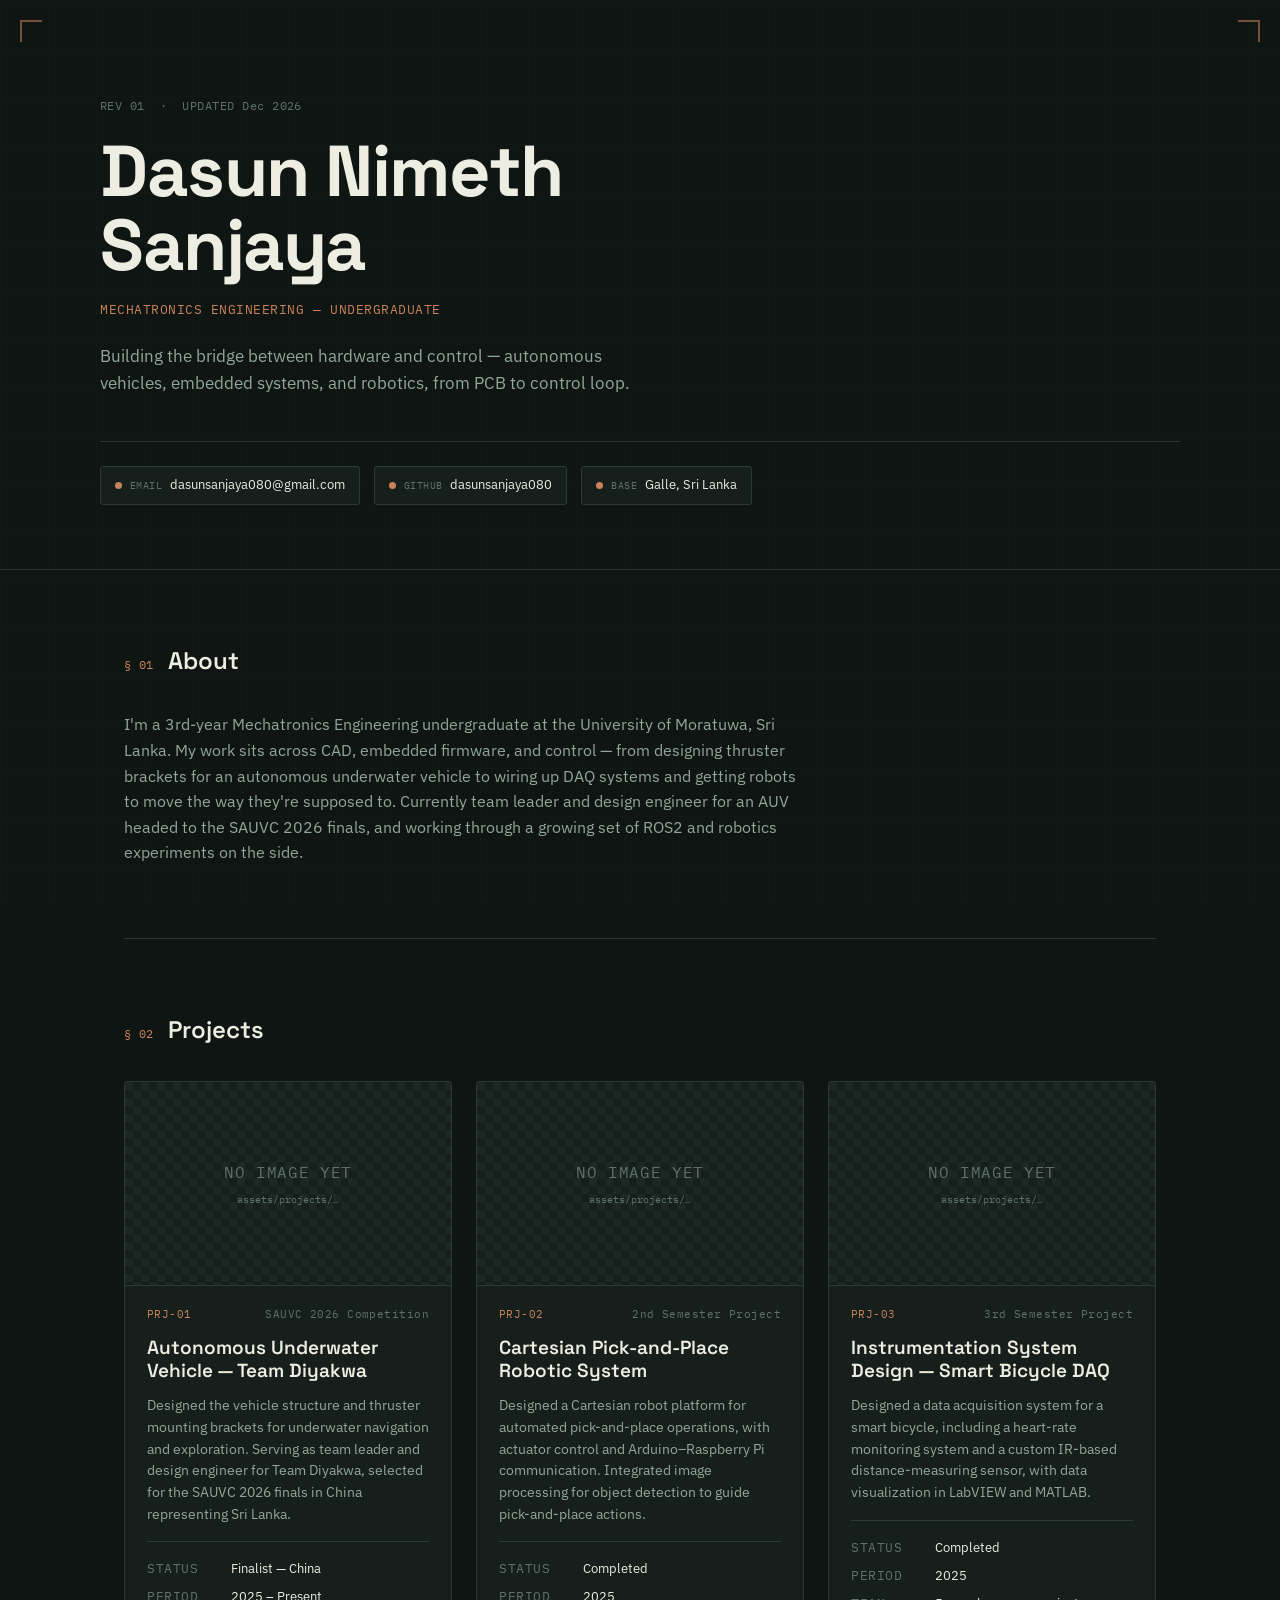
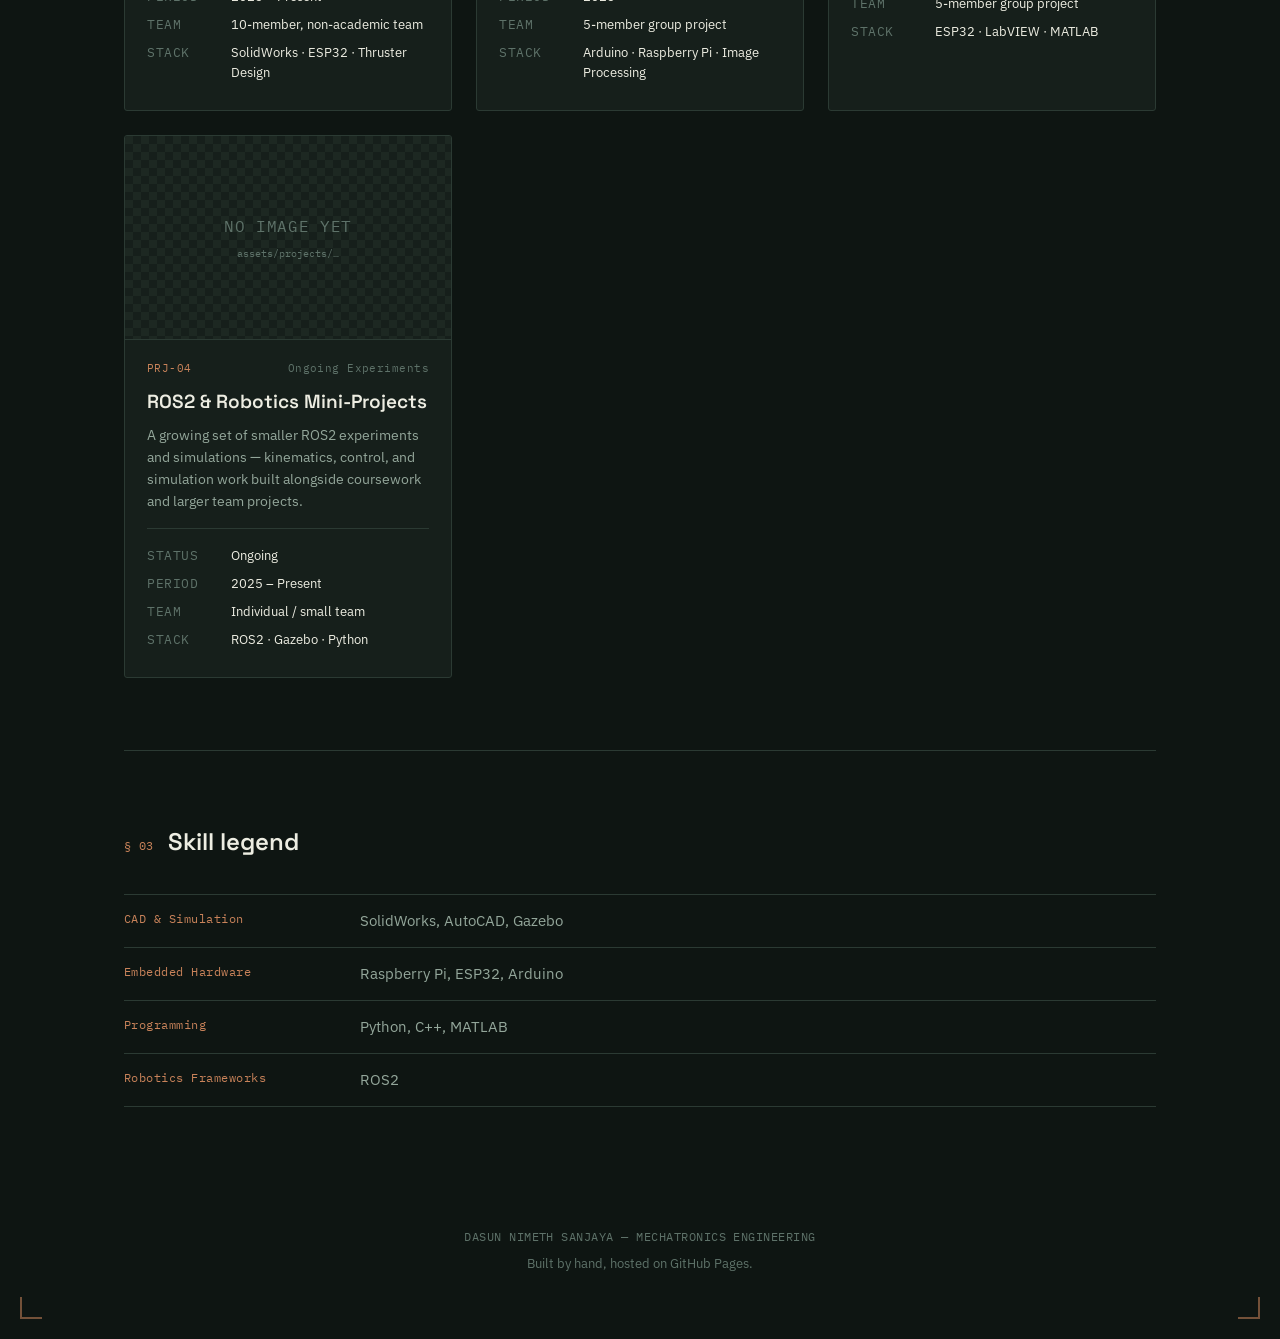
==== index.html @ f65a3df2 "Initial portfolio" ====
<!DOCTYPE html>
<html lang="en">
<head>
<meta charset="UTF-8">
<meta name="viewport" content="width=device-width, initial-scale=1.0">
<title>Dasun Nimeth Sanjaya — Mechatronics Engineering</title>
<meta name="description" content="Portfolio of Dasun Nimeth Sanjaya, Mechatronics Engineering undergraduate — robotics, embedded systems, and autonomous vehicles.">
<link rel="preconnect" href="https://fonts.googleapis.com">
<link rel="preconnect" href="https://fonts.gstatic.com" crossorigin>
<link href="https://fonts.googleapis.com/css2?family=Space+Grotesk:wght@500;600;700&family=IBM+Plex+Sans:wght@400;500;600&family=IBM+Plex+Mono:wght@400;500&display=swap" rel="stylesheet">
<link rel="stylesheet" href="style.css">
</head>
<body>

<!-- background grid + fiducials -->
<div class="pcb-grid" aria-hidden="true"></div>

<header class="hero">
  <span class="fiducial fiducial--tl" aria-hidden="true"></span>
  <span class="fiducial fiducial--tr" aria-hidden="true"></span>

  <div class="hero__inner">
    <p class="eyebrow mono">REV 01 &nbsp;·&nbsp; UPDATED <span id="hero-date"></span></p>
    <h1 class="hero__name">Dasun Nimeth<br>Sanjaya</h1>
    <p class="hero__role mono">MECHATRONICS ENGINEERING — UNDERGRADUATE</p>
    <p class="hero__blurb">
      Building the bridge between hardware and control — autonomous vehicles,
      embedded systems, and robotics, from PCB to control loop.
    </p>

    <nav class="pin-row" aria-label="Contact">
      <a class="pin" href="mailto:dasunsanjaya080@gmail.com">
        <span class="pin__dot" aria-hidden="true"></span>
        <span class="pin__label mono">EMAIL</span>
        <span class="pin__value">dasunsanjaya080@gmail.com</span>
      </a>
      <a class="pin" href="https://github.com/dasunsanjaya080" target="_blank" rel="noopener">
        <span class="pin__dot" aria-hidden="true"></span>
        <span class="pin__label mono">GITHUB</span>
        <span class="pin__value">dasunsanjaya080</span>
      </a>
      <span class="pin pin--static">
        <span class="pin__dot" aria-hidden="true"></span>
        <span class="pin__label mono">BASE</span>
        <span class="pin__value">Galle, Sri Lanka</span>
      </span>
    </nav>
  </div>
</header>

<main>

  <section class="section" id="about">
    <div class="section__head">
      <span class="tag mono">§ 01</span>
      <h2>About</h2>
    </div>
    <p class="about__text">
      I'm a 3rd-year Mechatronics Engineering undergraduate at the University of
      Moratuwa, Sri Lanka. My work sits across CAD, embedded firmware, and control —
      from designing thruster brackets for an autonomous underwater vehicle to
      wiring up DAQ systems and getting robots to move the way they're supposed to.
      Currently team leader and design engineer for an AUV headed to the SAUVC 2026
      finals, and working through a growing set of ROS2 and robotics experiments
      on the side.
    </p>
  </section>

  <section class="section" id="projects">
    <div class="section__head">
      <span class="tag mono">§ 02</span>
      <h2>Projects</h2>
    </div>

    <div class="project-grid" id="project-grid">
      <!-- injected by script.js from projects.js -->
    </div>
  </section>

  <section class="section" id="skills">
    <div class="section__head">
      <span class="tag mono">§ 03</span>
      <h2>Skill legend</h2>
    </div>

    <div class="legend" id="skills-legend">
      <!-- injected by script.js from projects.js -->
    </div>
  </section>

</main>

<footer class="footer">
  <span class="fiducial fiducial--bl" aria-hidden="true"></span>
  <span class="fiducial fiducial--br" aria-hidden="true"></span>
  <div class="footer__inner">
    <p class="mono footer__line">DASUN NIMETH SANJAYA — MECHATRONICS ENGINEERING</p>
    <p class="footer__sub">Built by hand, hosted on GitHub Pages.</p>
  </div>
</footer>

<script src="projects.js"></script>
<script src="script.js"></script>
</body>
</html>
---- style.css ----
/* ============================================================
   TOKENS
   ============================================================ */
:root {
  --bg-0: #0E1512;
  --bg-1: #161F1B;
  --bg-2: #1D2822;
  --line: #2B3A33;
  --line-bright: #3B4E45;

  --copper: #C9835A;
  --copper-bright: #E2A578;

  --ink: #EDEDE2;
  --ink-dim: #93A69A;
  --ink-faint: #5E7269;

  --font-display: "Space Grotesk", sans-serif;
  --font-body: "IBM Plex Sans", sans-serif;
  --font-mono: "IBM Plex Mono", monospace;

  --radius: 3px;
  --max-w: 1080px;
}

/* ============================================================
   RESET / BASE
   ============================================================ */
* { box-sizing: border-box; }
html { scroll-behavior: smooth; }

body {
  margin: 0;
  background: var(--bg-0);
  color: var(--ink);
  font-family: var(--font-body);
  font-size: 16px;
  line-height: 1.6;
  -webkit-font-smoothing: antialiased;
}

h1, h2, h3 { font-family: var(--font-display); margin: 0; color: var(--ink); }
p { margin: 0; }
a { color: inherit; text-decoration: none; }

.mono { font-family: var(--font-mono); letter-spacing: 0.04em; }

a:focus-visible,
button:focus-visible {
  outline: 2px solid var(--copper-bright);
  outline-offset: 3px;
}

@media (prefers-reduced-motion: reduce) {
  * { animation: none !important; transition: none !important; scroll-behavior: auto !important; }
}

/* subtle PCB grid backdrop */
.pcb-grid {
  position: fixed;
  inset: 0;
  z-index: -1;
  background-image:
    linear-gradient(var(--line) 1px, transparent 1px),
    linear-gradient(90deg, var(--line) 1px, transparent 1px);
  background-size: 48px 48px;
  opacity: 0.12;
}

/* ============================================================
   FIDUCIAL MARKS (signature element)
   ============================================================ */
.fiducial {
  position: absolute;
  width: 22px;
  height: 22px;
  border: 2px solid var(--copper);
  opacity: 0.55;
}
.fiducial--tl { top: 20px; left: 20px; border-right: none; border-bottom: none; }
.fiducial--tr { top: 20px; right: 20px; border-left: none; border-bottom: none; }
.fiducial--bl { bottom: 20px; left: 20px; border-right: none; border-top: none; }
.fiducial--br { bottom: 20px; right: 20px; border-left: none; border-top: none; }

.card__fiducial {
  position: absolute;
  width: 14px;
  height: 14px;
  border: 1.5px solid var(--copper);
  opacity: 0;
  transition: opacity 0.25s ease;
}
.card:hover .card__fiducial { opacity: 0.8; }
.card__fiducial--tl { top: 10px; left: 10px; border-right: none; border-bottom: none; }
.card__fiducial--br { bottom: 10px; right: 10px; border-left: none; border-top: none; }

/* ============================================================
   HERO
   ============================================================ */
.hero {
  position: relative;
  border-bottom: 1px solid var(--line);
  padding: 96px 24px 64px;
}

.hero__inner {
  max-width: var(--max-w);
  margin: 0 auto;
}

.eyebrow {
  color: var(--ink-faint);
  font-size: 12px;
  margin-bottom: 20px;
}

.hero__name {
  font-size: clamp(40px, 7vw, 72px);
  font-weight: 700;
  line-height: 1.02;
  letter-spacing: -0.02em;
}

.hero__role {
  color: var(--copper);
  font-size: 13px;
  margin-top: 18px;
}

.hero__blurb {
  max-width: 560px;
  margin-top: 22px;
  color: var(--ink-dim);
  font-size: 17px;
}

/* pin-row / connector strip */
.pin-row {
  display: flex;
  flex-wrap: wrap;
  gap: 14px;
  margin-top: 44px;
  border-top: 1px solid var(--line);
  padding-top: 24px;
}

.pin {
  display: flex;
  align-items: center;
  gap: 8px;
  padding: 8px 14px;
  border: 1px solid var(--line);
  border-radius: var(--radius);
  background: var(--bg-1);
  transition: border-color 0.2s ease, background 0.2s ease;
}
a.pin:hover {
  border-color: var(--copper);
  background: var(--bg-2);
}
.pin--static { cursor: default; }

.pin__dot {
  width: 7px;
  height: 7px;
  border-radius: 50%;
  background: var(--copper);
  flex-shrink: 0;
}

.pin__label {
  font-size: 10px;
  color: var(--ink-faint);
}

.pin__value {
  font-size: 13px;
  color: var(--ink);
}

/* ============================================================
   LAYOUT / SECTIONS
   ============================================================ */
main {
  max-width: var(--max-w);
  margin: 0 auto;
  padding: 0 24px;
}

.section {
  padding: 72px 0;
  border-bottom: 1px solid var(--line);
}
.section:last-of-type { border-bottom: none; }

.section__head {
  display: flex;
  align-items: baseline;
  gap: 14px;
  margin-bottom: 32px;
}

.tag {
  font-size: 12px;
  color: var(--copper);
}

.section h2 {
  font-size: 24px;
  font-weight: 600;
}

.about__text {
  max-width: 680px;
  color: var(--ink-dim);
  font-size: 16px;
}

/* ============================================================
   PROJECT CARDS
   ============================================================ */
.project-grid {
  display: grid;
  grid-template-columns: repeat(auto-fill, minmax(320px, 1fr));
  gap: 24px;
}

.card {
  position: relative;
  background: var(--bg-1);
  border: 1px solid var(--line);
  border-radius: var(--radius);
  overflow: hidden;
  display: flex;
  flex-direction: column;
  transition: border-color 0.25s ease, transform 0.25s ease;
}
.card:hover {
  border-color: var(--line-bright);
  transform: translateY(-2px);
}

.card__media {
  aspect-ratio: 16 / 10;
  background: var(--bg-2);
  border-bottom: 1px solid var(--line);
}
.card__media img {
  width: 100%;
  height: 100%;
  object-fit: cover;
  display: block;
}

.card__placeholder {
  height: 100%;
  display: flex;
  flex-direction: column;
  align-items: center;
  justify-content: center;
  gap: 6px;
  color: var(--ink-faint);
  background-image:
    linear-gradient(45deg, var(--bg-1) 25%, transparent 25%),
    linear-gradient(-45deg, var(--bg-1) 25%, transparent 25%),
    linear-gradient(45deg, transparent 75%, var(--bg-1) 75%),
    linear-gradient(-45deg, transparent 75%, var(--bg-1) 75%);
  background-size: 16px 16px;
  background-position: 0 0, 0 8px, 8px -8px, -8px 0px;
}
.card__placeholder-hint {
  font-family: var(--font-mono);
  font-size: 10px;
}

.card__body {
  padding: 20px 22px 24px;
  display: flex;
  flex-direction: column;
  gap: 12px;
  flex: 1;
}

.card__top {
  display: flex;
  justify-content: space-between;
  align-items: center;
}

.card__id { font-size: 11px; color: var(--copper); }
.card__tag { font-size: 11px; color: var(--ink-faint); }

.card__title {
  font-size: 19px;
  font-weight: 600;
  line-height: 1.25;
}

.card__summary {
  color: var(--ink-dim);
  font-size: 14px;
  line-height: 1.55;
}

.spec {
  margin: 4px 0 0;
  border-top: 1px solid var(--line);
  padding-top: 12px;
}
.spec__row {
  display: grid;
  grid-template-columns: 74px 1fr;
  gap: 10px;
  padding: 4px 0;
  font-size: 12.5px;
}
.spec__row dt { color: var(--ink-faint); }
.spec__row dd { margin: 0; color: var(--ink); }

.card__link {
  margin-top: 6px;
  font-size: 13px;
  color: var(--copper);
  align-self: flex-start;
  border-bottom: 1px solid transparent;
}
.card__link:hover { border-bottom-color: var(--copper); }

/* ============================================================
   SKILLS LEGEND
   ============================================================ */
.legend {
  display: flex;
  flex-direction: column;
  border-top: 1px solid var(--line);
}
.legend__row {
  display: grid;
  grid-template-columns: 220px 1fr;
  gap: 16px;
  padding: 14px 0;
  border-bottom: 1px solid var(--line);
}
.legend__group {
  font-size: 12px;
  color: var(--copper);
}
.legend__items {
  font-size: 15px;
  color: var(--ink-dim);
}

@media (max-width: 560px) {
  .legend__row { grid-template-columns: 1fr; gap: 4px; }
}

/* ============================================================
   FOOTER
   ============================================================ */
.footer {
  position: relative;
  padding: 48px 24px 64px;
  text-align: center;
}
.footer__inner { max-width: var(--max-w); margin: 0 auto; }
.footer__line { font-size: 12px; color: var(--ink-faint); }
.footer__sub { margin-top: 8px; font-size: 13px; color: var(--ink-faint); }

/* ============================================================
   RESPONSIVE
   ============================================================ */
@media (max-width: 640px) {
  .hero { padding: 72px 20px 48px; }
  .section { padding: 56px 0; }
  main { padding: 0 20px; }
  .spec__row { grid-template-columns: 64px 1fr; }
}
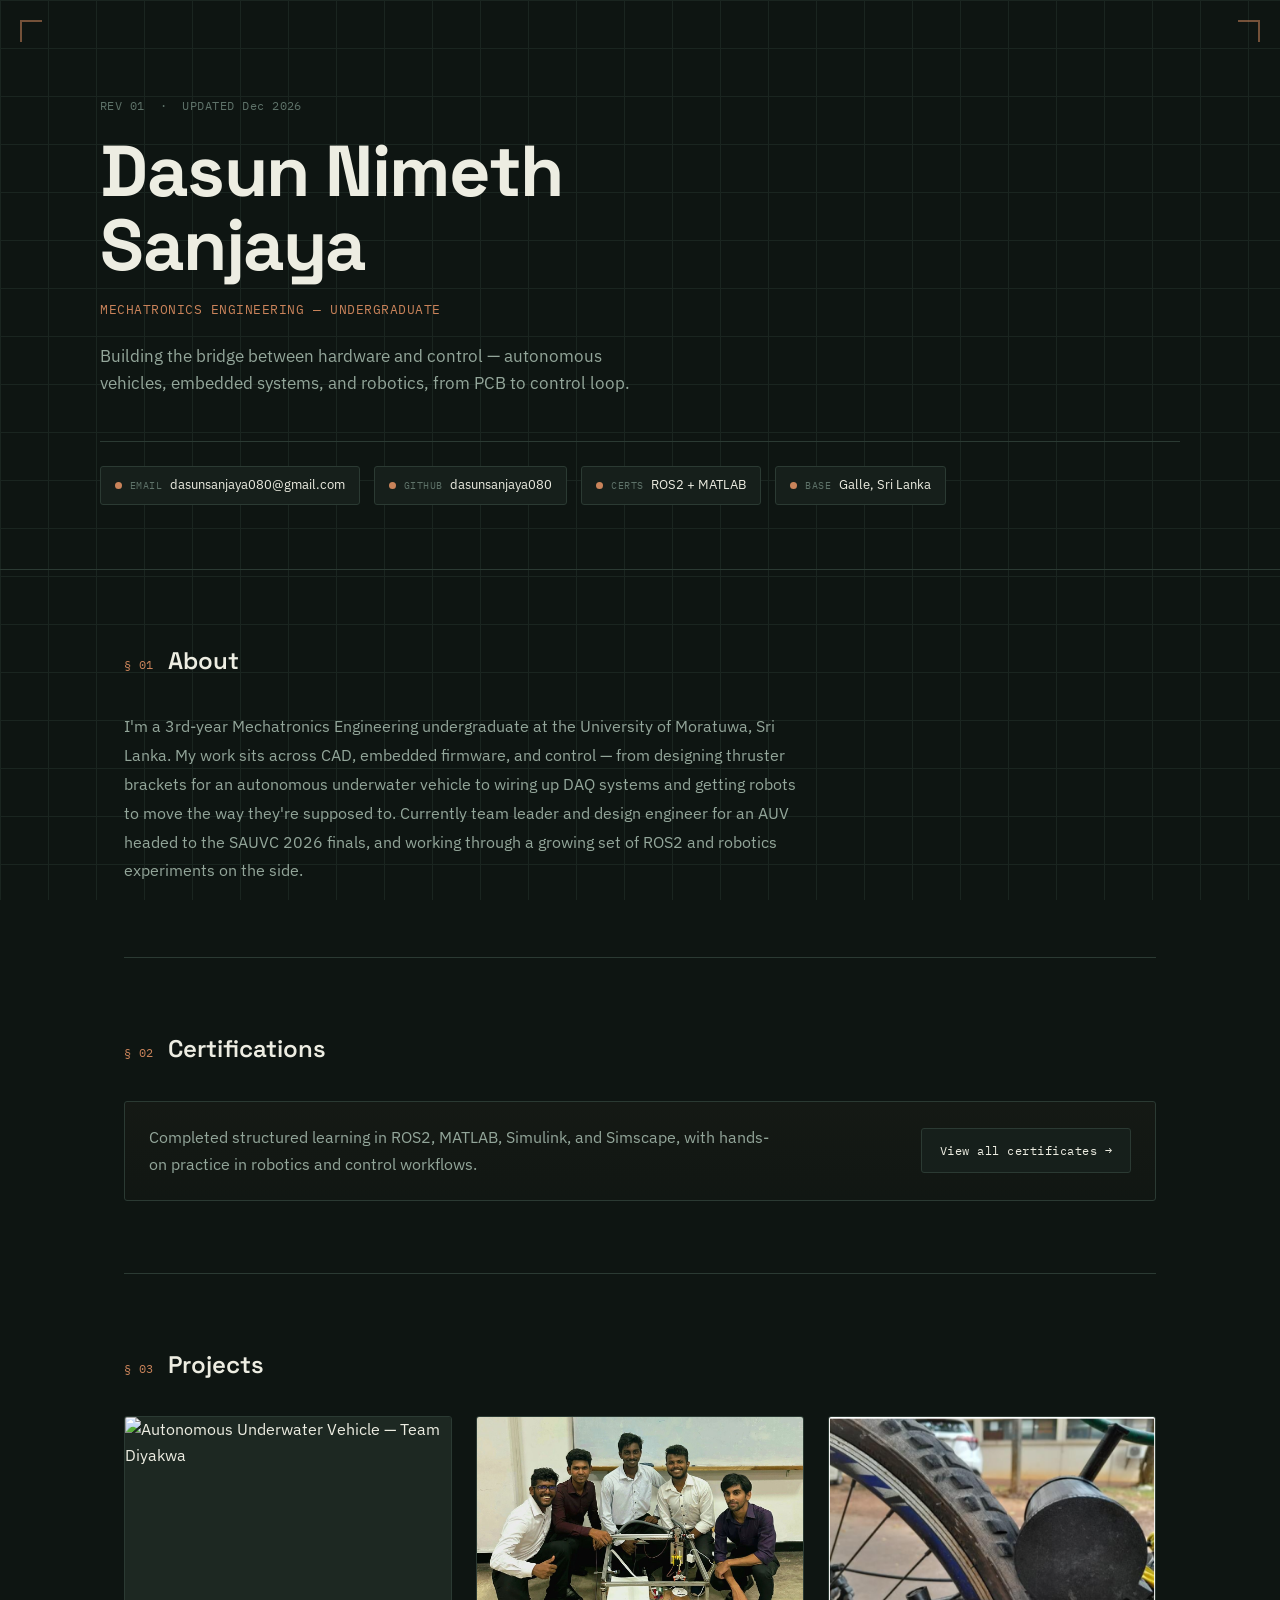
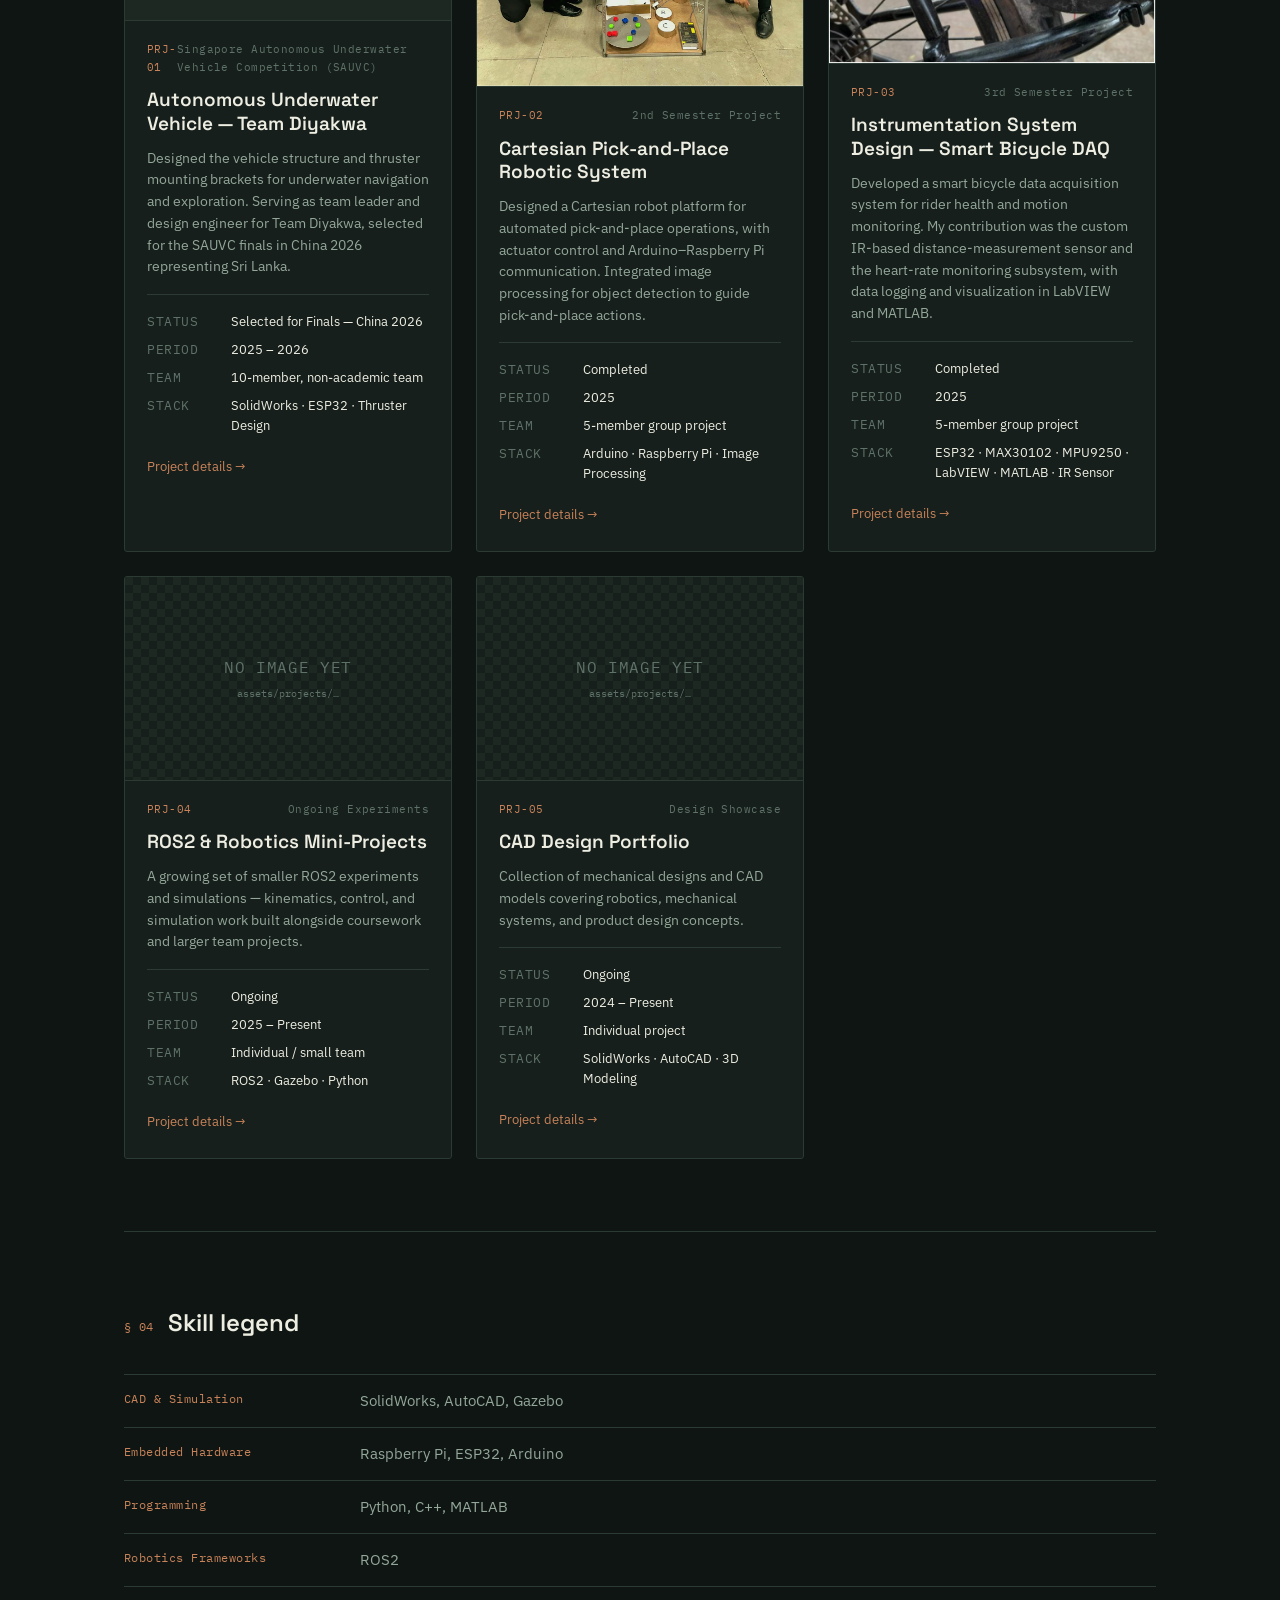
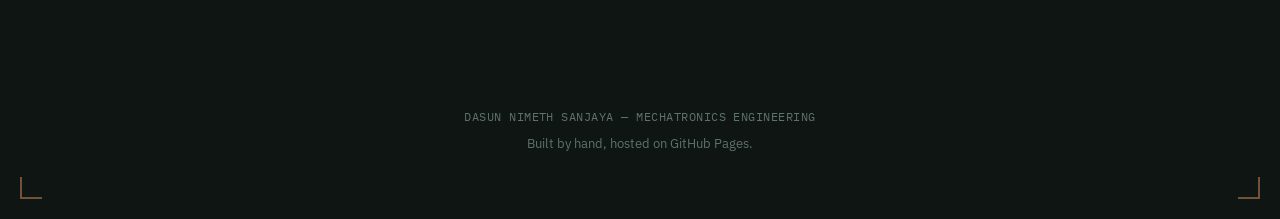
==== commit 524b6d15: "certifications" ====
--- a/index.html
+++ b/index.html
@@ -39,6 +39,11 @@
         <span class="pin__label mono">GITHUB</span>
         <span class="pin__value">dasunsanjaya080</span>
       </a>
+      <a class="pin" href="certifications.html">
+        <span class="pin__dot" aria-hidden="true"></span>
+        <span class="pin__label mono">CERTS</span>
+        <span class="pin__value">ROS2 + MATLAB</span>
+      </a>
       <span class="pin pin--static">
         <span class="pin__dot" aria-hidden="true"></span>
         <span class="pin__label mono">BASE</span>
@@ -66,9 +71,24 @@
     </p>
   </section>
 
+  <section class="section" id="certifications">
+    <div class="section__head">
+      <span class="tag mono">§ 02</span>
+      <h2>Certifications</h2>
+    </div>
+
+    <div class="certifications__cta">
+      <p>
+        Completed structured learning in ROS2, MATLAB, Simulink, and Simscape,
+        with hands-on practice in robotics and control workflows.
+      </p>
+      <a class="button button--primary" href="certifications.html">View all certificates →</a>
+    </div>
+  </section>
+
   <section class="section" id="projects">
     <div class="section__head">
-      <span class="tag mono">§ 02</span>
+      <span class="tag mono">§ 03</span>
       <h2>Projects</h2>
     </div>
 
@@ -79,7 +99,7 @@
 
   <section class="section" id="skills">
     <div class="section__head">
-      <span class="tag mono">§ 03</span>
+      <span class="tag mono">§ 04</span>
       <h2>Skill legend</h2>
     </div>
 
--- a/style.css
+++ b/style.css
@@ -53,6 +53,17 @@
 
 @media (prefers-reduced-motion: reduce) {
   * { animation: none !important; transition: none !important; scroll-behavior: auto !important; }
+}
+
+.reveal {
+  opacity: 0;
+  transform: translateY(24px);
+  transition: opacity 0.7s ease, transform 0.7s ease;
+}
+
+.reveal.visible {
+  opacity: 1;
+  transform: translateY(0);
 }
 
 /* subtle PCB grid backdrop */
@@ -64,7 +75,7 @@
     linear-gradient(var(--line) 1px, transparent 1px),
     linear-gradient(90deg, var(--line) 1px, transparent 1px);
   background-size: 48px 48px;
-  opacity: 0.12;
+  opacity: 0.45;
 }
 
 /* ============================================================
@@ -119,6 +130,7 @@
   font-weight: 700;
   line-height: 1.02;
   letter-spacing: -0.02em;
+  animation: fadeUp 0.8s cubic-bezier(.2,.8,.2,1);
 }
 
 .hero__role {
@@ -132,6 +144,7 @@
   margin-top: 22px;
   color: var(--ink-dim);
   font-size: 17px;
+  animation: fadeUp 0.9s cubic-bezier(.2,.8,.2,1) 0.08s both;
 }
 
 /* pin-row / connector strip */
@@ -152,11 +165,12 @@
   border: 1px solid var(--line);
   border-radius: var(--radius);
   background: var(--bg-1);
-  transition: border-color 0.2s ease, background 0.2s ease;
+  transition: border-color 0.2s ease, background 0.2s ease, transform 0.25s ease;
 }
 a.pin:hover {
   border-color: var(--copper);
   background: var(--bg-2);
+  transform: translateY(-2px);
 }
 .pin--static { cursor: default; }
 
@@ -214,6 +228,57 @@
   max-width: 680px;
   color: var(--ink-dim);
   font-size: 16px;
+  line-height: 1.8;
+}
+
+.certifications__cta {
+  display: flex;
+  flex-wrap: wrap;
+  align-items: center;
+  justify-content: space-between;
+  gap: 18px;
+  padding: 22px 24px;
+  border: 1px solid var(--line);
+  border-radius: var(--radius);
+  background: linear-gradient(180deg, rgba(201, 131, 90, 0.04), rgba(201, 131, 90, 0.02));
+}
+
+.certifications__cta p {
+  max-width: 620px;
+  color: var(--ink-dim);
+  font-size: 16px;
+  line-height: 1.7;
+}
+
+.button {
+  display: inline-flex;
+  align-items: center;
+  justify-content: center;
+  padding: 12px 18px;
+  border: 1px solid var(--line);
+  border-radius: var(--radius);
+  font-family: var(--font-mono);
+  font-size: 12px;
+  letter-spacing: 0.04em;
+  transition: border-color 0.2s ease, background 0.2s ease, transform 0.2s ease;
+}
+
+.button:hover {
+  border-color: var(--copper);
+  background: rgba(201, 131, 90, 0.08);
+  transform: translateY(-1px);
+}
+
+.button--primary {
+  color: var(--ink);
+  background: var(--bg-1);
+}
+
+@media (max-width: 640px) {
+  .certifications__cta {
+    align-items: flex-start;
+    flex-direction: column;
+  }
 }
 
 /* ============================================================
@@ -250,6 +315,9 @@
   height: 100%;
   object-fit: cover;
   display: block;
+}
+.card:hover .card__media img {
+  transform: scale(1.02);
 }
 
 .card__placeholder {
@@ -296,6 +364,17 @@
   line-height: 1.25;
 }
 
+.card__title-link {
+  color: inherit;
+  text-decoration: none;
+  cursor: pointer;
+  transition: color 0.2s ease;
+}
+
+.card__title-link:hover {
+  color: var(--copper);
+}
+
 .card__summary {
   color: var(--ink-dim);
   font-size: 14px;
@@ -317,8 +396,14 @@
 .spec__row dt { color: var(--ink-faint); }
 .spec__row dd { margin: 0; color: var(--ink); }
 
+.card__links {
+  display: flex;
+  flex-wrap: wrap;
+  gap: 12px 18px;
+  margin-top: 6px;
+}
+
 .card__link {
-  margin-top: 6px;
   font-size: 13px;
   color: var(--copper);
   align-self: flex-start;
@@ -367,6 +452,20 @@
 .footer__sub { margin-top: 8px; font-size: 13px; color: var(--ink-faint); }
 
 /* ============================================================
+   ANIMATIONS
+   ============================================================ */
+@keyframes fadeUp {
+  from {
+    opacity: 0;
+    transform: translateY(16px);
+  }
+  to {
+    opacity: 1;
+    transform: translateY(0);
+  }
+}
+
+/* ============================================================
    RESPONSIVE
    ============================================================ */
 @media (max-width: 640px) {
